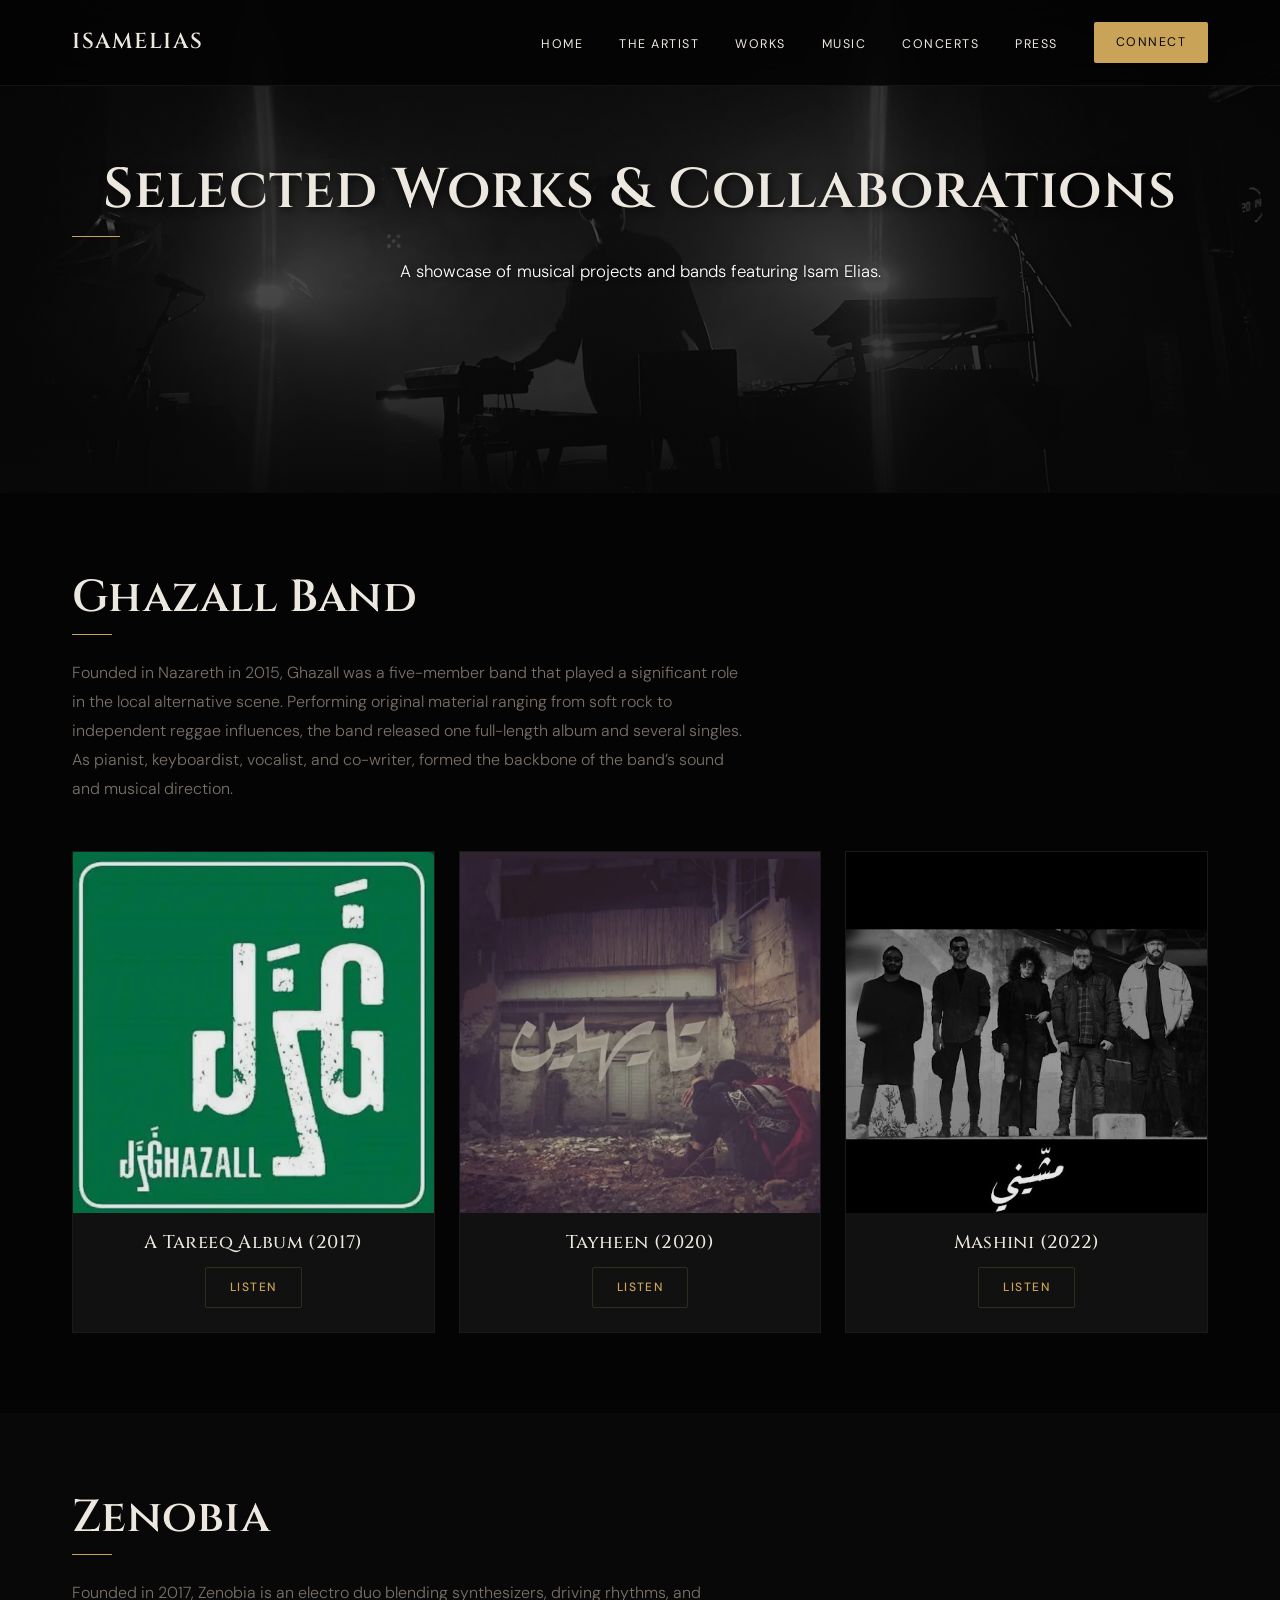
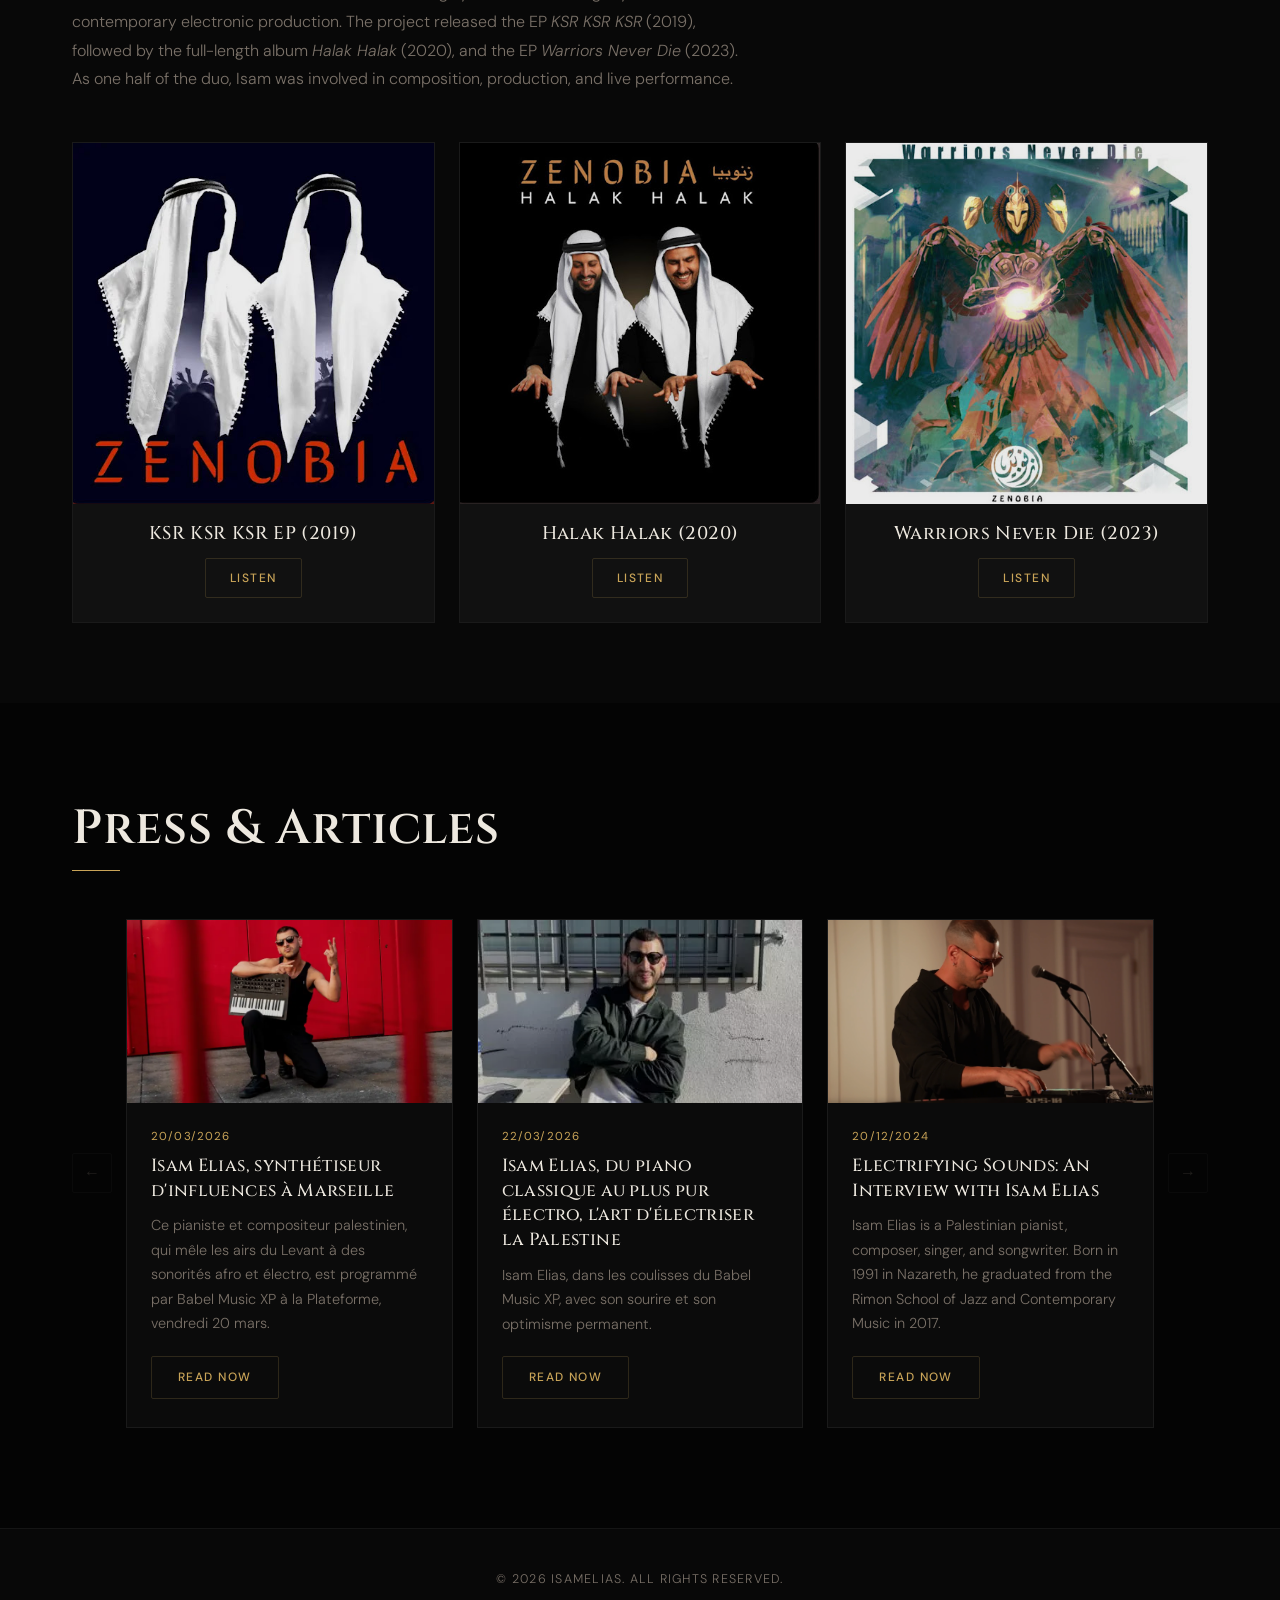
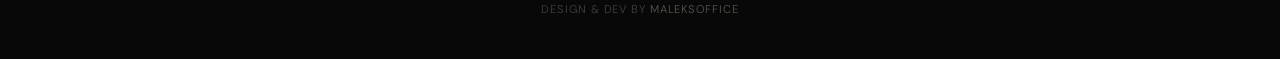
==== works.html @ e2754e63 "Initial commit - Isamelias website" ====
<!DOCTYPE html>
<html lang="en">

<head>
  <meta charset="UTF-8">
  <meta name="viewport" content="width=device-width, initial-scale=1.0">
  <title>Isamelias | Works & Collaborations</title>
  <meta name="description"
    content="Explore the musical works and collaborations of Isamelias, featuring bands and projects across genres.">

  <!-- Fonts -->
  <link rel="preconnect" href="https://fonts.googleapis.com">
  <link rel="preconnect" href="https://fonts.gstatic.com" crossorigin>
  <link
    href="https://fonts.googleapis.com/css2?family=Cinzel:wght@400;600;700&family=DM+Sans:wght@300;400;500&display=swap"
    rel="stylesheet">

  <link rel="icon" type="image/png" href="./assets/img/favicon.png">
  <link rel="stylesheet" href="./css/style.css">
</head>

<body>

  <!-- Navigation -->
  <nav class="navbar">
    <div class="container">
      <a href="index.html" class="logo">ISAMELIAS</a>
      <ul class="nav-links">
        <li><a href="index.html#hero">Home</a></li>
        <li><a href="index.html#about">The Artist</a></li>
        <li><a href="works.html" class="active">Works</a></li>
        <li><a href="index.html#performance">Music</a></li>
        <li><a href="index.html#tours">Concerts</a></li>
        <li><a href="#articles">Press</a></li>
        <li><a href="mailto:isameliasofficial@gmail.com" class="btn-primary">Connect</a></li>
      </ul>
      <div class="mobile-menu-btn">☰</div>
    </div>
  </nav>

  <!-- Works Content -->
  <section class="works-hero section"
    style="background: url('./assets/img/Works banner.jpg') no-repeat center center/cover; padding: 160px 0;">
    <div class="container">
      <h1 class="section-title" style="text-shadow: 2px 2px 10px rgba(0,0,0,0.7);">Selected Works & Collaborations</h1>
      <p class="section-intro" style="text-shadow: 1px 1px 5px rgba(0,0,0,0.7); color: #fff;">A showcase of musical
        projects and bands featuring Isam Elias.</p>
    </div>
  </section>

  <!-- Ghazall Band -->
  <section class="band-section section dark-bg">
    <div class="container">
      <h2 class="band-name">Ghazall Band</h2>
      <p class="band-description">
        Founded in Nazareth in 2015, Ghazall was a five-member band that played a significant role in the local
        alternative scene. Performing original material ranging from soft rock to independent reggae influences, the
        band released one full-length album and several singles. As pianist, keyboardist, vocalist, and co-writer,
        formed the backbone of the band’s sound and musical direction.
      </p>

      <div class="song-grid">
        <!-- Song 1 -->
        <div class="song-card">
          <div class="song-thumbnail">
            <img src="./assets/img/logo ghazal.jpg" alt="A Tareeq Album (2017)">
            <div class="play-overlay">▶</div>
          </div>
          <div class="song-info">
            <h3>A Tareeq Album (2017)</h3>
            <a href="https://open.spotify.com/album/5sy5gs8QvcIyLKiK0Ikzu2?si=wR5Z4odjQ_in4DDwS4pv7A" target="_blank"
              class="btn-listen">Listen</a>
          </div>
        </div>
        <!-- Song 2 -->
        <div class="song-card">
          <div class="song-thumbnail">
            <img src="./assets/img/tayheen.jpg" alt="Tayheen (2020)">
            <div class="play-overlay">▶</div>
          </div>
          <div class="song-info">
            <h3>Tayheen (2020)</h3>
            <a href="https://open.spotify.com/album/3WoD2qqMCpXEe1hMPhF9M1?si=J7UaWZUVQsG-nimKtQjPKA" target="_blank"
              class="btn-listen">Listen</a>
          </div>
        </div>
        <!-- Song 3 -->
        <div class="song-card">
          <div class="song-thumbnail">
            <img src="./assets/img/mashini.jpg" alt="Mashini (2022)">
            <div class="play-overlay">▶</div>
          </div>
          <div class="song-info">
            <h3>Mashini (2022)</h3>
            <a href="https://open.spotify.com/track/0mf0Ghq7Uqvx6XeDi4Fg2t?si=e01bee5574f448a6" target="_blank"
              class="btn-listen">Listen</a>
          </div>
        </div>
      </div>
    </div>
  </section>

  <!-- Zenobia -->
  <section class="band-section section">
    <div class="container">
      <h2 class="band-name">Zenobia</h2>
      <p class="band-description">
        Founded in 2017, Zenobia is an electro duo blending synthesizers, driving rhythms, and contemporary electronic
        production. The project released the EP <em>KSR KSR KSR</em> (2019), followed by the full-length album <em>Halak
          Halak</em> (2020), and the EP <em>Warriors Never Die</em> (2023). As one half of the duo, Isam was involved in
        composition, production, and live performance.
      </p>

      <div class="song-grid">
        <!-- Song 1 -->
        <div class="song-card">
          <div class="song-thumbnail">
            <img src="./assets/img/ksr ksr ksr.jpg" alt="KSR KSR KSR EP (2019)">
            <div class="play-overlay">▶</div>
          </div>
          <div class="song-info">
            <h3>KSR KSR KSR EP (2019)</h3>
            <a href="https://open.spotify.com/album/2qhVNCRUtKY55ulxwrisRo?si=EdK2-0C3TterZJVBLWjBRw" target="_blank"
              class="btn-listen">Listen</a>
          </div>
        </div>
        <!-- Song 2 -->
        <div class="song-card">
          <div class="song-thumbnail">
            <img src="./assets/img/halak halak.jpg" alt="Halak Halak (2020)">
            <div class="play-overlay">▶</div>
          </div>
          <div class="song-info">
            <h3>Halak Halak (2020)</h3>
            <a href="https://open.spotify.com/album/0gdN4M9685LmNgBQTLdvvO?si=-lUB-b91SUWBPhAsJ9P3yA" target="_blank"
              class="btn-listen">Listen</a>
          </div>
        </div>
        <!-- Song 3 -->
        <div class="song-card">
          <div class="song-thumbnail">
            <img src="./assets/img/warriors never die.jpg" alt="Warriors Never Die (2023)">
            <div class="play-overlay">▶</div>
          </div>
          <div class="song-info">
            <h3>Warriors Never Die (2023)</h3>
            <a href="https://open.spotify.com/album/2sOBc9bIVVPXl1Td5JgXK0?si=mIqHwC_xQnmoCaSfOrVbQg" target="_blank"
              class="btn-listen">Listen</a>
          </div>
        </div>
      </div>
    </div>
  </section>



  <!-- Articles Section -->
  <section id="articles" class="section dark-bg">
    <div class="container">
      <h2 class="section-title">Press &amp; Articles</h2>
      <div class="articles-slider-section">
        <div class="articles-slider-container">
          <button class="slider-btn articles-btn-prev" aria-label="Previous" disabled>&#8592;</button>
          <div class="articles-track-wrapper">
            <div class="articles-track">

              <div class="article-card">
                <div class="article-image">
                  <img src="./assets/img/Article 1.webp" alt="Isam Elias, synthétiseur d'influences à Marseille">
                </div>
                <div class="article-content">
                  <span class="article-date">20/03/2026</span>
                  <h3 class="article-title">Isam Elias, synthétiseur d'influences à Marseille</h3>
                  <p class="article-desc">Ce pianiste et compositeur palestinien, qui mêle les airs du Levant à des sonorités afro et électro, est programmé par Babel Music XP à la Plateforme, vendredi 20 mars.</p>
                  <a href="https://www.lamarseillaise.fr/culture/isam-elias-synthetiseur-d-influences-a-marseille-LF19855248" target="_blank" class="btn-read-now">Read Now</a>
                </div>
              </div>

              <div class="article-card">
                <div class="article-image">
                  <img src="./assets/img/article 2.webp" alt="Isam Elias, du piano classique au plus pur électro">
                </div>
                <div class="article-content">
                  <span class="article-date">22/03/2026</span>
                  <h3 class="article-title">Isam Elias, du piano classique au plus pur électro, l'art d'électriser la Palestine</h3>
                  <p class="article-desc">Isam Elias, dans les coulisses du Babel Music XP, avec son sourire et son optimisme permanent.</p>
                  <a href="https://www.rfi.fr/fr/podcasts/les-p%C3%A9pites-musicales-de-rfi/20260321-isam-elias-du-piano-classique-au-plus-pur-%C3%A9lectro-l-art-d-%C3%A9lectriser-la-palestine" target="_blank" class="btn-read-now">Read Now</a>
                </div>
              </div>

              <div class="article-card">
                <div class="article-image">
                  <img src="./assets/img/Article 3.png" alt="Electrifying Sounds: An Interview with Isam Elias">
                </div>
                <div class="article-content">
                  <span class="article-date">20/12/2024</span>
                  <h3 class="article-title">Electrifying Sounds: An Interview with Isam Elias</h3>
                  <p class="article-desc">Isam Elias is a Palestinian pianist, composer, singer, and songwriter. Born in 1991 in Nazareth, he graduated from the Rimon School of Jazz and Contemporary Music in 2017.</p>
                  <a href="https://ibraaz.org/ibraaz-publishing/read/electrifying-sounds-an-interview-with-islam-elias" target="_blank" class="btn-read-now">Read Now</a>
                </div>
              </div>

            </div>
          </div>
          <button class="slider-btn articles-btn-next" aria-label="Next">&#8594;</button>
        </div>
      </div>
    </div>
  </section>

  <!-- Footer -->
  <footer>
    <p>&copy; 2026 Isamelias. All Rights Reserved.</p>
    <p class="footer-credit">Design &amp; Dev by <a href="https://maleksoffice.com" target="_blank">Maleksoffice</a></p>
  </footer>

  <script src="./js/script.js"></script>
</body>

</html>
---- css/style.css ----
/* =============================================
   ISAMELIAS — Artist Website Stylesheet
   ============================================= */

:root {
    --color-bg:      #080808;
    --color-surface: #111111;
    --color-dark:    #040404;
    --color-text:    #ede8df;
    --color-muted:   #7a7168;
    --color-primary: #c9a458;   /* antique gold */
    --color-border:  rgba(201, 164, 88, 0.18);

    --font-heading: 'Cinzel', serif;
    --font-body:    'DM Sans', sans-serif;

    --container-width: 1200px;
    --section-padding: 100px;
}

/* ---- Announcement Banner ---- */
.announcement-banner {
    position: fixed;
    top: 0;
    left: 0;
    width: 100%;
    background: #a8001e;
    z-index: 300;
    display: flex;
    align-items: center;
    justify-content: center;
    padding: 10px 56px 10px 16px;
    transition: opacity 0.3s ease;
}

.announcement-banner.hidden {
    display: none;
}

/* Inner row: icon + text + action */
.banner-inner {
    display: flex;
    align-items: center;
    gap: 10px;
    flex-wrap: wrap;
    justify-content: center;
}

.banner-icon {
    display: flex;
    align-items: center;
    color: rgba(255, 255, 255, 0.9);
    flex-shrink: 0;
}

.banner-text {
    font-family: var(--font-body);
    font-size: 0.82rem;
    font-weight: 400;
    letter-spacing: 0.04em;
    color: rgba(255, 255, 255, 0.9);
    margin: 0;
}

/* Action button/link — styled like a ghost pill */
.banner-action {
    display: inline-flex;
    align-items: center;
    font-family: var(--font-body);
    font-size: 0.78rem;
    font-weight: 600;
    letter-spacing: 0.06em;
    color: #fff;
    background: rgba(255, 255, 255, 0.18);
    border: 1px solid rgba(255, 255, 255, 0.35);
    border-radius: 20px;
    padding: 3px 12px;
    text-decoration: none;
    transition: background 0.2s, border-color 0.2s;
    white-space: nowrap;
    flex-shrink: 0;
}

.banner-action:hover {
    background: rgba(255, 255, 255, 0.28);
    border-color: rgba(255, 255, 255, 0.6);
}

/* Close button */
.banner-close {
    position: absolute;
    right: 12px;
    top: 50%;
    transform: translateY(-50%);
    background: transparent;
    border: none;
    color: rgba(255, 255, 255, 0.75);
    cursor: pointer;
    padding: 6px;
    display: flex;
    align-items: center;
    justify-content: center;
    border-radius: 4px;
    transition: color 0.2s, background 0.2s;
}

.banner-close:hover {
    color: #fff;
    background: rgba(255, 255, 255, 0.15);
}

/* Push navbar down when banner is visible */
body.banner-visible .navbar {
    top: var(--banner-h, 44px);
}

/* ---- Intro Overlay ---- */
#intro {
    position: fixed;
    inset: 0;
    background: #080808;
    z-index: 9999;
    display: flex;
    align-items: center;
    justify-content: center;
    text-align: center;
    transition: opacity 0.8s ease;
}

#intro.fade-out {
    opacity: 0;
    pointer-events: none;
}

.intro-content {
    display: flex;
    flex-direction: column;
    align-items: center;
}

.intro-subtitle {
    font-family: var(--font-body);
    font-size: 0.7rem;
    font-weight: 400;
    letter-spacing: 0.26em;
    text-transform: uppercase;
    color: var(--color-primary);
    opacity: 0;
    transform: translateY(6px);
    animation: introUp 0.7s ease forwards 0.2s;
    margin-bottom: 14px;
}

.intro-logo {
    font-family: var(--font-heading);
    font-size: clamp(3rem, 10vw, 6.5rem);
    font-weight: 400;
    font-style: normal;
    color: var(--color-text);
    letter-spacing: 0.05em;
    line-height: 1;
    opacity: 0;
    transform: translateY(10px);
    animation: introUp 0.8s ease forwards 0.55s;
    text-transform: none;
}

.intro-line {
    height: 1px;
    width: 0;
    background: var(--color-primary);
    margin-top: 20px;
    animation: introLine 0.6s ease forwards 1.1s;
}

@keyframes introUp {
    to {
        opacity: 1;
        transform: translateY(0);
    }
}

@keyframes introLine {
    to { width: 72px; }
}

/* ---- Reset ---- */
*, *::before, *::after {
    box-sizing: border-box;
    margin: 0;
    padding: 0;
}

html {
    scroll-behavior: smooth;
}

body {
    background-color: var(--color-bg);
    color: var(--color-text);
    font-family: var(--font-body);
    font-weight: 300;
    line-height: 1.7;
    overflow-x: hidden;
}


/* ---- Typography ---- */
h1, h2, h3, h4 {
    font-family: var(--font-heading);
    font-weight: 600;
    line-height: 1.1;
    letter-spacing: 0.01em;
}

a {
    text-decoration: none;
    color: inherit;
    transition: color 0.3s;
}

strong {
    font-weight: 600;
}

/* ---- Layout ---- */
.container {
    max-width: var(--container-width);
    margin: 0 auto;
    padding: 0 32px;
}

.section {
    padding: var(--section-padding) 0;
}

.dark-bg {
    background-color: var(--color-dark);
}

.text-center {
    text-align: center;
}

/* ---- Section Header ---- */
.section-title {
    font-family: var(--font-heading);
    font-size: clamp(2rem, 4vw, 3rem);
    font-weight: 600;
    color: var(--color-text);
    margin-bottom: 12px;
    letter-spacing: 0.02em;
}

.section-title::after {
    content: '';
    display: block;
    width: 48px;
    height: 1px;
    background: var(--color-primary);
    margin-top: 14px;
}

.text-center .section-title::after {
    margin-left: auto;
    margin-right: auto;
}

.section-intro {
    text-align: center;
    margin-top: 20px;
    margin-bottom: 48px;
    font-size: 1.05rem;
    color: var(--color-muted);
    font-weight: 300;
}

.highlight {
    color: var(--color-primary);
}

/* ---- Buttons ---- */
.btn-primary,
.btn-hero,
.btn-secondary,
.btn-email,
.btn-spotify,
.btn-apple {
    display: inline-block;
    padding: 13px 34px;
    font-family: var(--font-body);
    font-size: 0.82rem;
    font-weight: 500;
    letter-spacing: 0.12em;
    text-transform: uppercase;
    transition: background 0.25s, color 0.25s, border-color 0.25s, transform 0.2s;
    cursor: pointer;
    border: none;
    border-radius: 2px;
}

.btn-primary {
    background: var(--color-primary);
    color: #080808;
}

.btn-hero {
    background: transparent;
    color: var(--color-text);
    border: 1px solid rgba(237, 232, 223, 0.4);
    margin-top: 32px;
}

.btn-hero:hover {
    background: var(--color-primary);
    color: #080808;
    border-color: var(--color-primary);
}

.btn-secondary {
    border: 1px solid var(--color-primary);
    color: var(--color-primary);
    background: transparent;
    margin-top: 28px;
}

.btn-secondary:hover {
    background: var(--color-primary);
    color: #080808;
}

.btn-email {
    background: transparent;
    color: var(--color-primary);
    border: 1px solid var(--color-border);
    font-size: 0.9rem;
    letter-spacing: 0.04em;
    text-transform: none;
    word-break: break-all;
    padding: 14px 28px;
}

.btn-email:hover {
    border-color: var(--color-primary);
    background: rgba(201, 164, 88, 0.06);
}

.btn-spotify {
    background: #1DB954;
    color: #fff;
    border-radius: 2px;
}

.btn-apple {
    background: #fa243c;
    color: #fff;
    border-radius: 2px;
}

.btn-primary:hover {
    opacity: 0.88;
    transform: translateY(-2px);
}

.btn-spotify:hover,
.btn-apple:hover {
    opacity: 0.88;
    transform: translateY(-2px);
}

/* ---- Hero CTA pair ---- */
.hero-ctas {
    display: flex;
    gap: 14px;
    justify-content: center;
    align-items: center;
    flex-wrap: wrap;
    margin-top: 32px;
}

.hero-ctas .btn-hero {
    margin-top: 0;
}

.btn-hero-concerts {
    display: inline-block;
    padding: 13px 34px;
    font-family: var(--font-body);
    font-size: 0.82rem;
    font-weight: 500;
    letter-spacing: 0.12em;
    text-transform: uppercase;
    cursor: pointer;
    border: none;
    border-radius: 2px;
    background: var(--color-primary);
    color: #080808;
    transition: background 0.25s, transform 0.2s;
}

.btn-hero-concerts:hover {
    background: #dbbe7a;
    transform: translateY(-2px);
}

/* ---- Circular Gallery ---- */
.circular-gallery-wrapper {
    position: relative;
    width: 100%;
    height: 520px;
    perspective: 2000px;
    overflow: hidden;
    margin-top: 48px;
}

.circular-gallery {
    position: relative;
    width: 100%;
    height: 100%;
    transform-style: preserve-3d;
}

.gallery-item {
    position: absolute;
    width: 260px;
    height: 360px;
    left: 50%;
    top: 50%;
    margin-left: -130px;
    margin-top: -180px;
    border-radius: 4px;
    overflow: hidden;
    box-shadow: 0 24px 64px rgba(0, 0, 0, 0.6);
    border: 1px solid rgba(255, 255, 255, 0.08);
    transition: opacity 0.3s linear;
    cursor: pointer;
}

.gallery-item img {
    width: 100%;
    height: 100%;
    object-fit: cover;
    display: block;
    transition: transform 0.5s ease;
}

.gallery-item:hover img {
    transform: scale(1.05);
}

.gallery-item-overlay {
    position: absolute;
    bottom: 0;
    left: 0;
    width: 100%;
    padding: 20px 16px 16px;
    background: linear-gradient(to top, rgba(0, 0, 0, 0.75), transparent);
    color: var(--color-text);
}

.gallery-item-overlay p {
    font-family: var(--font-body);
    font-size: 0.78rem;
    font-weight: 400;
    letter-spacing: 0.1em;
    text-transform: uppercase;
    color: var(--color-text);
    margin: 0;
}

/* ---- Featured Video ---- */
.featured-video-section {
    margin-top: 72px;
    padding-top: 56px;
    border-top: 1px solid rgba(255, 255, 255, 0.06);
}

.featured-video-title {
    font-family: var(--font-heading);
    font-size: 1.6rem;
    font-weight: 400;
    color: var(--color-muted);
    margin-bottom: 28px;
    letter-spacing: 0.03em;
}

.video-wrapper {
    position: relative;
    width: 100%;
    aspect-ratio: 16 / 9;
    background: #000;
    border: 1px solid rgba(255, 255, 255, 0.06);
    overflow: hidden;
    display: block;
}

.video-wrapper iframe {
    position: absolute;
    inset: 0;
    width: 100%;
    height: 100%;
}

.video-thumbnail-link img {
    position: absolute;
    inset: 0;
    width: 100%;
    height: 100%;
    object-fit: cover;
    filter: brightness(0.7);
    transition: filter 0.3s, transform 0.4s;
}

.video-thumbnail-link:hover img {
    filter: brightness(0.5);
    transform: scale(1.03);
}

.video-play-btn {
    position: absolute;
    top: 50%;
    left: 50%;
    transform: translate(-50%, -50%);
    width: 80px;
    height: 80px;
    background: rgba(201, 164, 88, 0.9);
    border-radius: 50%;
    display: flex;
    align-items: center;
    justify-content: center;
    font-size: 1.8rem;
    color: #080808;
    padding-left: 6px;
    transition: background 0.3s, transform 0.3s;
}

.video-thumbnail-link:hover .video-play-btn {
    background: var(--color-primary);
    transform: translate(-50%, -50%) scale(1.1);
}

.video-yt-label {
    position: absolute;
    bottom: 18px;
    right: 20px;
    font-family: var(--font-body);
    font-size: 0.72rem;
    font-weight: 400;
    letter-spacing: 0.1em;
    text-transform: uppercase;
    color: rgba(237, 232, 223, 0.7);
    background: rgba(0,0,0,0.5);
    padding: 4px 10px;
    border-radius: 2px;
}

/* ---- Music Slider ---- */
.music-slider-section {
    margin-top: 72px;
    padding-top: 56px;
    border-top: 1px solid rgba(255, 255, 255, 0.06);
}

.slider-heading {
    font-family: var(--font-heading);
    font-size: 1.6rem;
    font-weight: 400;
    color: var(--color-muted);
    margin-bottom: 28px;
    letter-spacing: 0.03em;
}

.slider-container {
    display: flex;
    align-items: center;
    gap: 14px;
}

.slider-track-wrapper {
    overflow: hidden;
    flex: 1;
    min-width: 0;
}

.slider-track {
    display: flex;
    gap: 20px;
    transition: transform 0.45s cubic-bezier(0.25, 0.46, 0.45, 0.94);
    will-change: transform;
}

.slider-card {
    flex-shrink: 0;
    background: rgba(255, 255, 255, 0.03);
    border: 1px solid rgba(255, 255, 255, 0.04);
    overflow: hidden;
    transition: border-color 0.3s, transform 0.3s;
}

.slider-card:hover {
    border-color: var(--color-border);
    transform: translateY(-3px);
}

.slider-card .song-thumbnail {
    aspect-ratio: 1 / 1;
}

.slider-card-band {
    font-size: 0.72rem;
    letter-spacing: 0.12em;
    text-transform: uppercase;
    color: var(--color-muted);
    margin-bottom: 6px;
    font-weight: 400;
}

.slider-btn {
    flex-shrink: 0;
    width: 40px;
    height: 40px;
    display: flex;
    align-items: center;
    justify-content: center;
    background: transparent;
    border: 1px solid rgba(255, 255, 255, 0.1);
    color: var(--color-muted);
    font-size: 1rem;
    cursor: pointer;
    border-radius: 2px;
    transition: border-color 0.3s, color 0.3s;
}

.slider-btn:hover:not(:disabled) {
    border-color: var(--color-primary);
    color: var(--color-primary);
}

.slider-btn:disabled {
    opacity: 0.25;
    cursor: not-allowed;
}

/* ---- Navbar ---- */
.navbar {
    position: fixed;
    top: 0;
    width: 100%;
    padding: 22px 0;
    background: rgba(4, 4, 4, 0.85);
    backdrop-filter: blur(16px);
    -webkit-backdrop-filter: blur(16px);
    z-index: 100;
    border-bottom: 1px solid rgba(255, 255, 255, 0.06);
}

.navbar .container {
    display: flex;
    justify-content: space-between;
    align-items: center;
}

.logo {
    font-family: var(--font-heading);
    font-size: 1.35rem;
    font-weight: 600;
    font-style: normal;
    color: var(--color-text);
    letter-spacing: 0.08em;
}

.nav-links {
    display: flex;
    gap: 36px;
    align-items: center;
    list-style: none;
}

.nav-links a {
    font-family: var(--font-body);
    font-size: 0.78rem;
    font-weight: 400;
    letter-spacing: 0.12em;
    text-transform: uppercase;
    color: var(--color-text);
    transition: color 0.3s;
}

.nav-links a:hover,
.nav-links a.active {
    color: var(--color-text);
}

.nav-links .btn-primary {
    color: #080808;
    font-size: 0.78rem;
    padding: 10px 22px;
}

.mobile-menu-btn {
    display: none;
    font-size: 1.4rem;
    cursor: pointer;
    color: var(--color-text);
}

/* ---- Hero ---- */
.hero {
    position: relative;
    height: 100vh;
    min-height: 600px;
    display: flex;
    align-items: center;
    justify-content: center;
    text-align: center;
    overflow: hidden;
}

.hero-video {
    position: absolute;
    inset: 0;
    width: 100%;
    height: 100%;
    object-fit: cover;
    z-index: 0;
}

.hero::after {
    content: '';
    position: absolute;
    inset: 0;
    background: linear-gradient(
        to bottom,
        rgba(8, 8, 8, 0.35) 0%,
        rgba(8, 8, 8, 0.55) 60%,
        rgba(8, 8, 8, 0.95) 100%
    );
    z-index: 1;
}

.hero-content {
    position: relative;
    z-index: 2;
}

.hero-name {
    font-family: var(--font-body);
    font-size: 0.75rem;
    font-weight: 400;
    letter-spacing: 0.3em;
    text-transform: uppercase;
    color: var(--color-text);
    margin-bottom: 12px;
}

.hero-content h1.subtitle {
    font-family: var(--font-body);
    font-size: clamp(1rem, 2.2vw, 1.5rem);
    font-weight: 300;
    letter-spacing: 0.14em;
    text-transform: none;
    color: var(--color-primary);
    line-height: 1.6;
}

/* ---- Grid Layouts ---- */
.grid-2-col {
    display: grid;
    grid-template-columns: 1fr 1fr;
    gap: 80px;
    align-items: center;
}

.image-wrapper {
    overflow: hidden;
}

.artist-img,
.album-cover {
    width: 100%;
    display: block;
    border-radius: 0;
    box-shadow: 0 30px 60px rgba(0, 0, 0, 0.6);
    transition: transform 0.5s ease;
}

.artist-img:hover,
.album-cover:hover {
    transform: scale(1.02);
}

.text-content h2 {
    font-size: clamp(2rem, 4vw, 2.8rem);
    margin-bottom: 24px;
    color: var(--color-text);
}

.text-content p {
    color: var(--color-muted);
    margin-bottom: 16px;
    font-size: 1rem;
    line-height: 1.8;
}

.text-content p strong {
    color: var(--color-primary);
    font-weight: 500;
}

.text-content h3 {
    font-size: 1.6rem;
    font-family: var(--font-heading);
    margin-bottom: 20px;
    color: var(--color-text);
}

.streaming-links {
    display: flex;
    gap: 12px;
    flex-wrap: wrap;
    margin-top: 28px;
}

/* ---- Tour Section ---- */
.tour-controls {
    display: flex;
    justify-content: center;
    gap: 4px;
    margin-bottom: 48px;
    border-bottom: 1px solid rgba(255, 255, 255, 0.07);
}

.btn-toggle {
    background: transparent;
    border: none;
    color: var(--color-muted);
    padding: 12px 28px;
    font-family: var(--font-body);
    font-size: 0.8rem;
    font-weight: 400;
    letter-spacing: 0.14em;
    text-transform: uppercase;
    cursor: pointer;
    border-bottom: 2px solid transparent;
    margin-bottom: -1px;
    transition: color 0.3s, border-color 0.3s;
}

.btn-toggle.active,
.btn-toggle:hover {
    color: var(--color-text);
    border-bottom-color: var(--color-primary);
}

.tour-list {
    max-width: 760px;
    margin: 0 auto;
}

.tour-item {
    display: grid;
    grid-template-columns: 130px 1fr;
    gap: 24px;
    padding: 20px 0;
    border-bottom: 1px solid rgba(255, 255, 255, 0.06);
    transition: padding-left 0.2s;
}

.tour-item:hover {
    padding-left: 8px;
}

.tour-year {
    display: none;
}

.tour-date {
    font-family: var(--font-body);
    font-size: 0.82rem;
    font-weight: 400;
    letter-spacing: 0.06em;
    color: var(--color-primary);
    white-space: nowrap;
}

.tour-location {
    font-size: 0.95rem;
    font-weight: 300;
    color: var(--color-text);
}

.tour-venue {
    display: none;
}

/* ---- Contact ---- */
.social-icons {
    display: flex;
    justify-content: center;
    gap: 28px;
    margin: 40px 0;
}

.social-icons a {
    opacity: 0.5;
    transition: opacity 0.3s, transform 0.2s;
    filter: grayscale(20%);
}

.social-icons a:hover {
    opacity: 1;
    transform: translateY(-3px);
    filter: none;
}

.contact-container {
    display: flex;
    flex-direction: column;
    align-items: center;
    gap: 48px;
    margin-top: 16px;
}

.booking-section {
    text-align: center;
}

.booking-section h3 {
    font-family: var(--font-heading);
    font-size: 1.1rem;
    font-weight: 400;
    color: var(--color-muted);
    margin-bottom: 16px;
    letter-spacing: 0.04em;
}

.btn-booking {
    display: inline-block;
    padding: 13px 28px;
    border: 1px solid var(--color-border);
    color: var(--color-primary);
    font-family: var(--font-body);
    font-size: 0.9rem;
    letter-spacing: 0.04em;
    transition: border-color 0.3s, background 0.3s;
    border-radius: 2px;
}

.btn-booking:hover {
    border-color: var(--color-primary);
    background: rgba(201, 164, 88, 0.06);
}

/* ---- Footer ---- */
footer {
    text-align: center;
    padding: 40px 0;
    border-top: 1px solid rgba(255, 255, 255, 0.05);
    color: var(--color-muted);
    font-size: 0.78rem;
    letter-spacing: 0.1em;
    text-transform: uppercase;
}

.footer-credit {
    margin-top: 10px;
    font-size: 0.7rem;
    letter-spacing: 0.08em;
    color: rgba(122, 113, 104, 0.55);
    text-transform: uppercase;
}

.footer-credit a {
    color: rgba(122, 113, 104, 0.75);
    text-decoration: none;
    transition: color 0.2s;
}

.footer-credit a:hover {
    color: var(--color-primary);
}

/* ---- Works Page ---- */
.works-hero {
    padding-top: 140px;
    padding-bottom: 80px;
    text-align: center;
    position: relative;
}

.works-hero::after {
    content: '';
    position: absolute;
    inset: 0;
    background: linear-gradient(
        to bottom,
        rgba(8, 8, 8, 0.6),
        rgba(8, 8, 8, 0.75) 60%,
        rgba(8, 8, 8, 0.95)
    );
    z-index: 0;
}

.works-hero .container {
    position: relative;
    z-index: 1;
}

.works-hero .section-title {
    font-size: clamp(2.2rem, 5vw, 3.5rem);
    color: var(--color-text);
}

.works-hero .section-intro {
    color: rgba(237, 232, 223, 0.65);
}

.band-section {
    padding: 80px 0;
}

.band-name {
    font-family: var(--font-heading);
    font-size: clamp(2rem, 4vw, 2.8rem);
    font-weight: 600;
    color: var(--color-text);
    margin-bottom: 8px;
}

.band-name::after {
    content: '';
    display: block;
    width: 40px;
    height: 1px;
    background: var(--color-primary);
    margin-top: 12px;
    margin-bottom: 24px;
}

.band-description {
    max-width: 680px;
    margin-bottom: 48px;
    font-size: 1rem;
    line-height: 1.8;
    color: var(--color-muted);
    font-weight: 300;
}

.song-grid {
    display: grid;
    grid-template-columns: repeat(auto-fit, minmax(260px, 1fr));
    gap: 24px;
}

.song-card {
    background: var(--color-surface);
    border: 1px solid rgba(255, 255, 255, 0.04);
    overflow: hidden;
    transition: transform 0.3s ease, border-color 0.3s;
}

.song-card:hover {
    transform: translateY(-4px);
    border-color: var(--color-border);
}

.song-thumbnail {
    position: relative;
    width: 100%;
    aspect-ratio: 1 / 1;
    overflow: hidden;
}

.song-thumbnail img {
    width: 100%;
    height: 100%;
    object-fit: cover;
    transition: transform 0.5s ease;
    filter: brightness(0.92);
}

.song-card:hover .song-thumbnail img {
    transform: scale(1.05);
    filter: brightness(1);
}

.play-overlay {
    position: absolute;
    inset: 0;
    display: flex;
    align-items: center;
    justify-content: center;
    font-size: 2.5rem;
    color: rgba(255, 255, 255, 0.9);
    background: rgba(8, 8, 8, 0.4);
    opacity: 0;
    transition: opacity 0.3s ease;
    pointer-events: none;
}

.song-card:hover .play-overlay {
    opacity: 1;
}

.song-info {
    padding: 20px 20px 24px;
    text-align: center;
}

.song-info h3 {
    font-family: var(--font-heading);
    font-size: 1.15rem;
    font-weight: 500;
    margin-bottom: 14px;
    color: var(--color-text);
    letter-spacing: 0.02em;
}

.btn-listen {
    display: inline-block;
    padding: 9px 24px;
    border: 1px solid var(--color-border);
    color: var(--color-primary);
    font-family: var(--font-body);
    font-size: 0.75rem;
    font-weight: 500;
    letter-spacing: 0.12em;
    text-transform: uppercase;
    border-radius: 2px;
    transition: background 0.25s, border-color 0.25s, color 0.25s;
}

.btn-listen:hover {
    background: var(--color-primary);
    border-color: var(--color-primary);
    color: #080808;
}

/* ---- Tour Pagination ---- */
.tour-pagination {
    display: flex;
    justify-content: center;
    align-items: center;
    gap: 6px;
    margin-top: 36px;
}

.pagination-btn {
    background: transparent;
    border: 1px solid rgba(255, 255, 255, 0.1);
    color: var(--color-muted);
    width: 36px;
    height: 36px;
    display: flex;
    align-items: center;
    justify-content: center;
    font-family: var(--font-body);
    font-size: 0.82rem;
    font-weight: 400;
    letter-spacing: 0.04em;
    cursor: pointer;
    border-radius: 2px;
    transition: border-color 0.25s, color 0.25s, background 0.25s;
}

.pagination-btn:hover:not(:disabled) {
    border-color: var(--color-primary);
    color: var(--color-primary);
}

.pagination-btn.active {
    background: var(--color-primary);
    border-color: var(--color-primary);
    color: #080808;
}

.pagination-btn:disabled {
    opacity: 0.25;
    cursor: not-allowed;
}

/* ---- Articles Slider ---- */
.articles-slider-section {
    margin-top: 48px;
}

.articles-slider-container {
    display: flex;
    align-items: center;
    gap: 14px;
}

.articles-track-wrapper {
    overflow: hidden;
    flex: 1;
    min-width: 0;
}

.articles-track {
    display: flex;
    gap: 24px;
    transition: transform 0.45s cubic-bezier(0.25, 0.46, 0.45, 0.94);
    will-change: transform;
}

.article-card {
    flex-shrink: 0;
    background: rgba(255, 255, 255, 0.03);
    border: 1px solid rgba(255, 255, 255, 0.06);
    overflow: hidden;
    transition: border-color 0.3s, transform 0.3s;
    display: flex;
    flex-direction: column;
}

.article-card:hover {
    border-color: var(--color-border);
    transform: translateY(-4px);
}

.article-image {
    width: 100%;
    aspect-ratio: 16 / 9;
    overflow: hidden;
}

.article-image img {
    width: 100%;
    height: 100%;
    object-fit: cover;
    filter: brightness(0.85);
    transition: transform 0.5s ease, filter 0.3s;
}

.article-card:hover .article-image img {
    transform: scale(1.04);
    filter: brightness(1);
}

.article-content {
    padding: 24px 24px 28px;
    display: flex;
    flex-direction: column;
    flex: 1;
}

.article-date {
    display: block;
    font-size: 0.72rem;
    font-weight: 400;
    letter-spacing: 0.1em;
    color: var(--color-primary);
    text-transform: uppercase;
    margin-bottom: 8px;
}

.article-title {
    font-family: var(--font-heading);
    font-size: 1.1rem;
    font-weight: 500;
    color: var(--color-text);
    margin-bottom: 10px;
    letter-spacing: 0.02em;
    line-height: 1.4;
}

.article-desc {
    font-size: 0.9rem;
    color: var(--color-muted);
    line-height: 1.7;
    font-weight: 300;
    margin-bottom: 20px;
    flex: 1;
}

.btn-read-now {
    display: inline-block;
    padding: 10px 26px;
    border: 1px solid var(--color-border);
    color: var(--color-primary);
    font-family: var(--font-body);
    font-size: 0.75rem;
    font-weight: 500;
    letter-spacing: 0.12em;
    text-transform: uppercase;
    border-radius: 2px;
    align-self: flex-start;
    transition: background 0.25s, border-color 0.25s, color 0.25s;
}

.btn-read-now:hover {
    background: var(--color-primary);
    border-color: var(--color-primary);
    color: #080808;
}

/* ---- Responsive ---- */
@media (max-width: 900px) {
    :root {
        --section-padding: 70px;
    }

    .grid-2-col {
        gap: 48px;
    }
}

@media (max-width: 768px) {
    :root {
        --section-padding: 60px;
    }

    .container {
        padding: 0 20px;
    }

    .grid-2-col {
        grid-template-columns: 1fr;
        gap: 36px;
    }

    .reverse {
        display: flex;
        flex-direction: column-reverse;
    }

    .hero-content h1 {
        font-size: clamp(4rem, 16vw, 6rem);
    }

    .nav-links {
        display: none;
    }

    .mobile-menu-btn {
        display: block;
    }

    .nav-links.active {
        display: flex;
        flex-direction: column;
        position: absolute;
        top: 70px;
        left: 0;
        width: 100%;
        background: rgba(4, 4, 4, 0.97);
        backdrop-filter: blur(16px);
        padding: 24px 32px;
        gap: 20px;
        border-bottom: 1px solid rgba(255, 255, 255, 0.06);
    }

    .nav-links.active a {
        font-size: 0.9rem;
    }

    .streaming-links {
        flex-direction: column;
        gap: 10px;
    }

    .btn-spotify,
    .btn-apple {
        text-align: center;
    }

    .tour-item {
        grid-template-columns: 110px 1fr;
        gap: 12px;
    }

    .song-grid {
        grid-template-columns: 1fr;
    }
}

/* =============================================
   SCROLL EXPAND MEDIA (ScrollExpandMedia)
   ============================================= */

.sem-section {
    position: relative;
    padding: 0;                  /* override .section padding */
}

/* Sticky panel — 100vh, sticks while scroll-space drives the animation */
.sem-sticky {
    position: sticky;
    top: 0;
    height: 100vh;
    overflow: hidden;
    display: flex;
    align-items: center;
    justify-content: center;
    z-index: 1;
}

/* "Latest Release" label above the image */
.sem-label {
    position: absolute;
    z-index: 2;
    top: calc(50% - 260px);
    left: 0;
    right: 0;
    text-align: center;
    font-family: var(--font-body);
    font-size: 0.72rem;
    font-weight: 400;
    letter-spacing: 0.28em;
    text-transform: uppercase;
    color: var(--color-primary);
    pointer-events: none;
}

/* Expanding media (album art) */
.sem-media-wrap {
    position: absolute;
    z-index: 1;
    top: 50%;
    left: 50%;
    transform: translate(-50%, -50%);
    width: 300px;
    height: 400px;
    border-radius: 14px;
    overflow: hidden;
    box-shadow: 0 0 60px rgba(0, 0, 0, 0.4);
    will-change: width, height;
}

.sem-media-img {
    width: 100%;
    height: 100%;
    object-fit: cover;
    display: block;
}

.sem-media-dim {
    position: absolute;
    inset: 0;
    background: rgba(0, 0, 0, 0.5);
    border-radius: 14px;
}

/* Date + scroll hint — sits just below the album art */
.sem-meta {
    position: absolute;
    z-index: 2;
    top: calc(50% + 220px);
    left: 0;
    right: 0;
    display: flex;
    flex-direction: column;
    align-items: center;
    gap: 8px;
    pointer-events: none;
}

.sem-date {
    font-family: var(--font-body);
    font-size: 1.4rem;
    font-weight: 300;
    letter-spacing: 0.18em;
    color: var(--color-text);
    will-change: transform;
}

.sem-hint {
    font-family: var(--font-body);
    font-size: 0.75rem;
    font-weight: 400;
    letter-spacing: 0.22em;
    text-transform: uppercase;
    color: var(--color-primary);
    will-change: transform, opacity;
}

/* Title row */
.sem-title-row {
    position: absolute;
    z-index: 2;
    top: 50%;
    left: 0;
    right: 0;
    transform: translateY(-50%);
    display: flex;
    align-items: center;
    justify-content: center;
    gap: 20px;
    pointer-events: none;
}

.sem-title-word {
    font-family: var(--font-heading);
    font-size: clamp(3.5rem, 9vw, 7.5rem);
    font-weight: 700;
    color: var(--color-text);
    letter-spacing: 0.06em;
    mix-blend-mode: difference;
    will-change: transform;
}

/* Spacer that drives scroll-linked animation (200vh) */
.sem-scroll-space {
    height: 200vh;
}

/* Children content — revealed after animation completes */
.sem-children {
    background-color: rgba(4, 4, 4, 0.80);
    padding: var(--section-padding) 0;
    position: relative;
    z-index: 1;
}

@media (max-width: 600px) {
    .sem-title-word {
        font-size: clamp(2.5rem, 14vw, 4.5rem);
    }

    .sem-media-wrap {
        width: 260px;
        height: 340px;
    }

    /* Banner mobile: stack text, shrink font, prevent overflow */
    .announcement-banner {
        padding: 10px 44px 10px 12px;
    }

    .banner-inner {
        gap: 6px;
        text-align: center;
    }

    .banner-icon {
        display: none;
    }

    .banner-text {
        font-size: 0.75rem;
        letter-spacing: 0.02em;
        line-height: 1.4;
    }

    .banner-action {
        font-size: 0.72rem;
        padding: 2px 10px;
    }
}
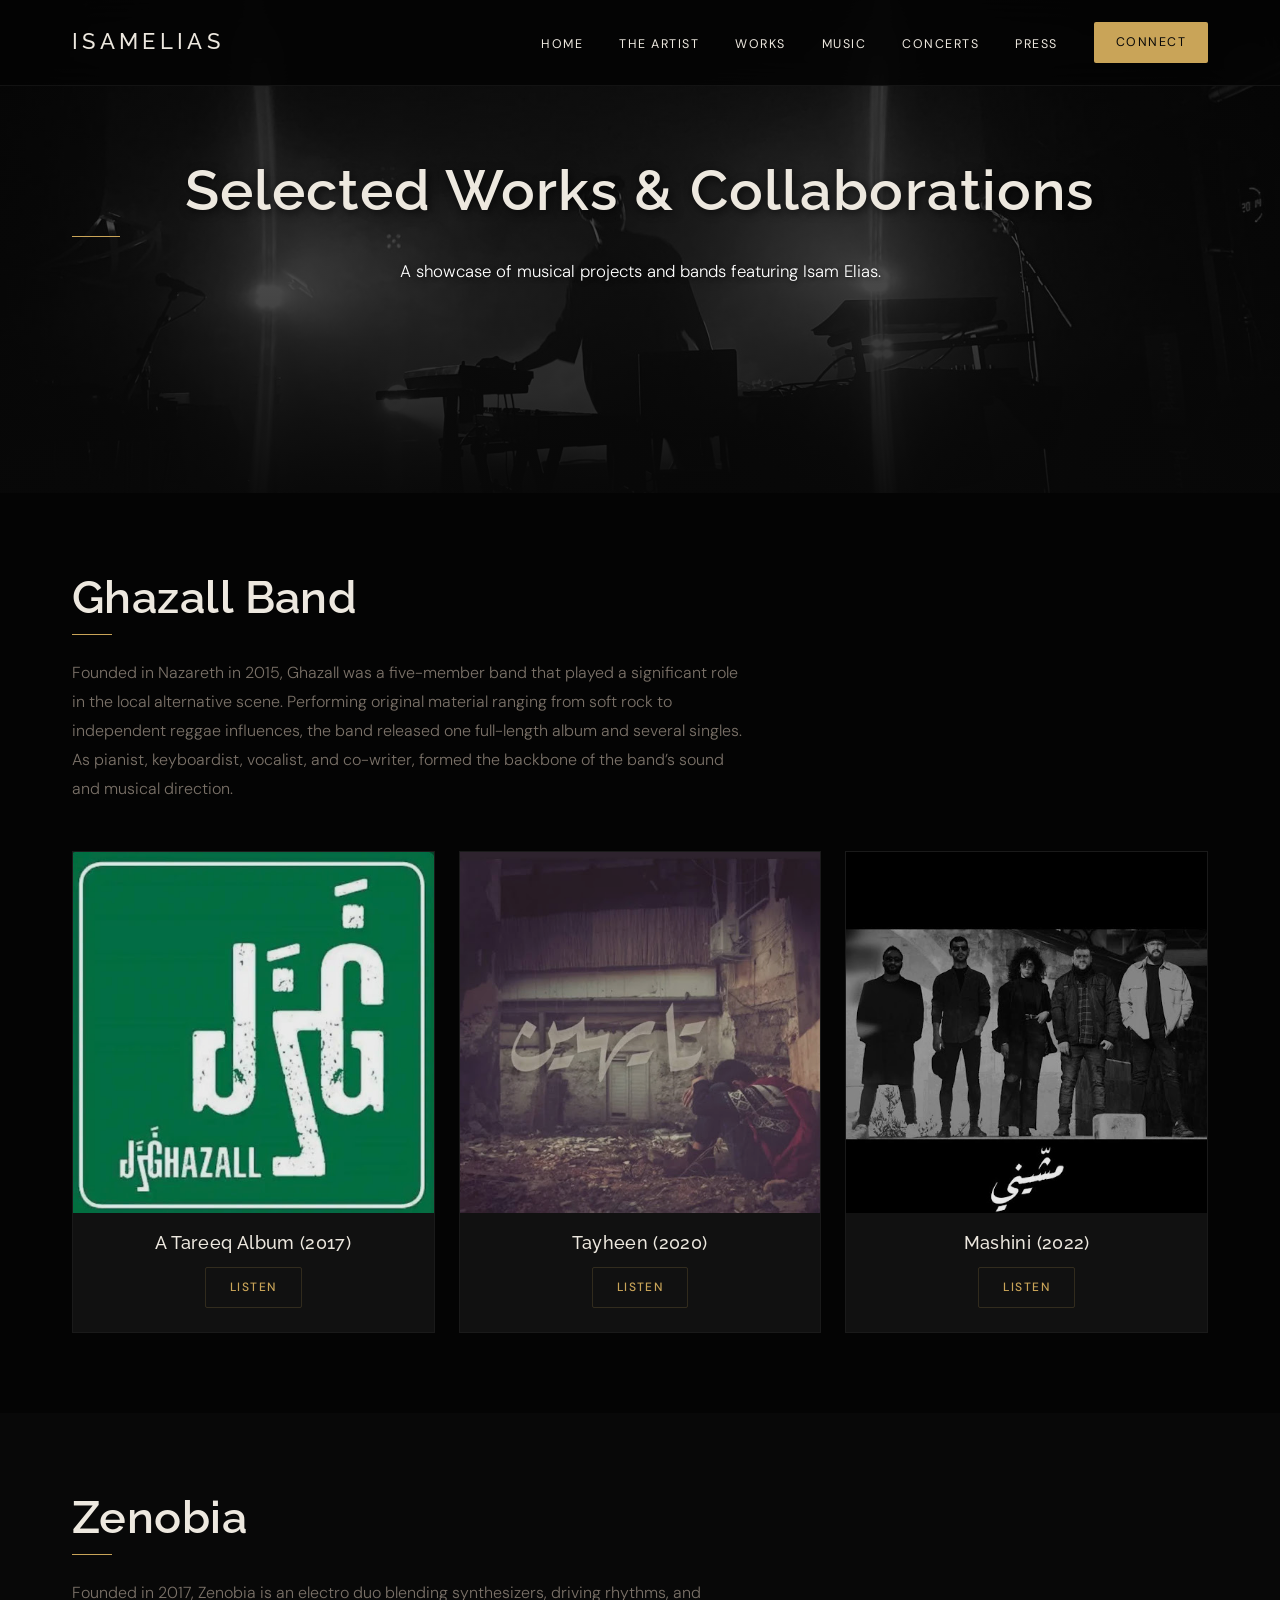
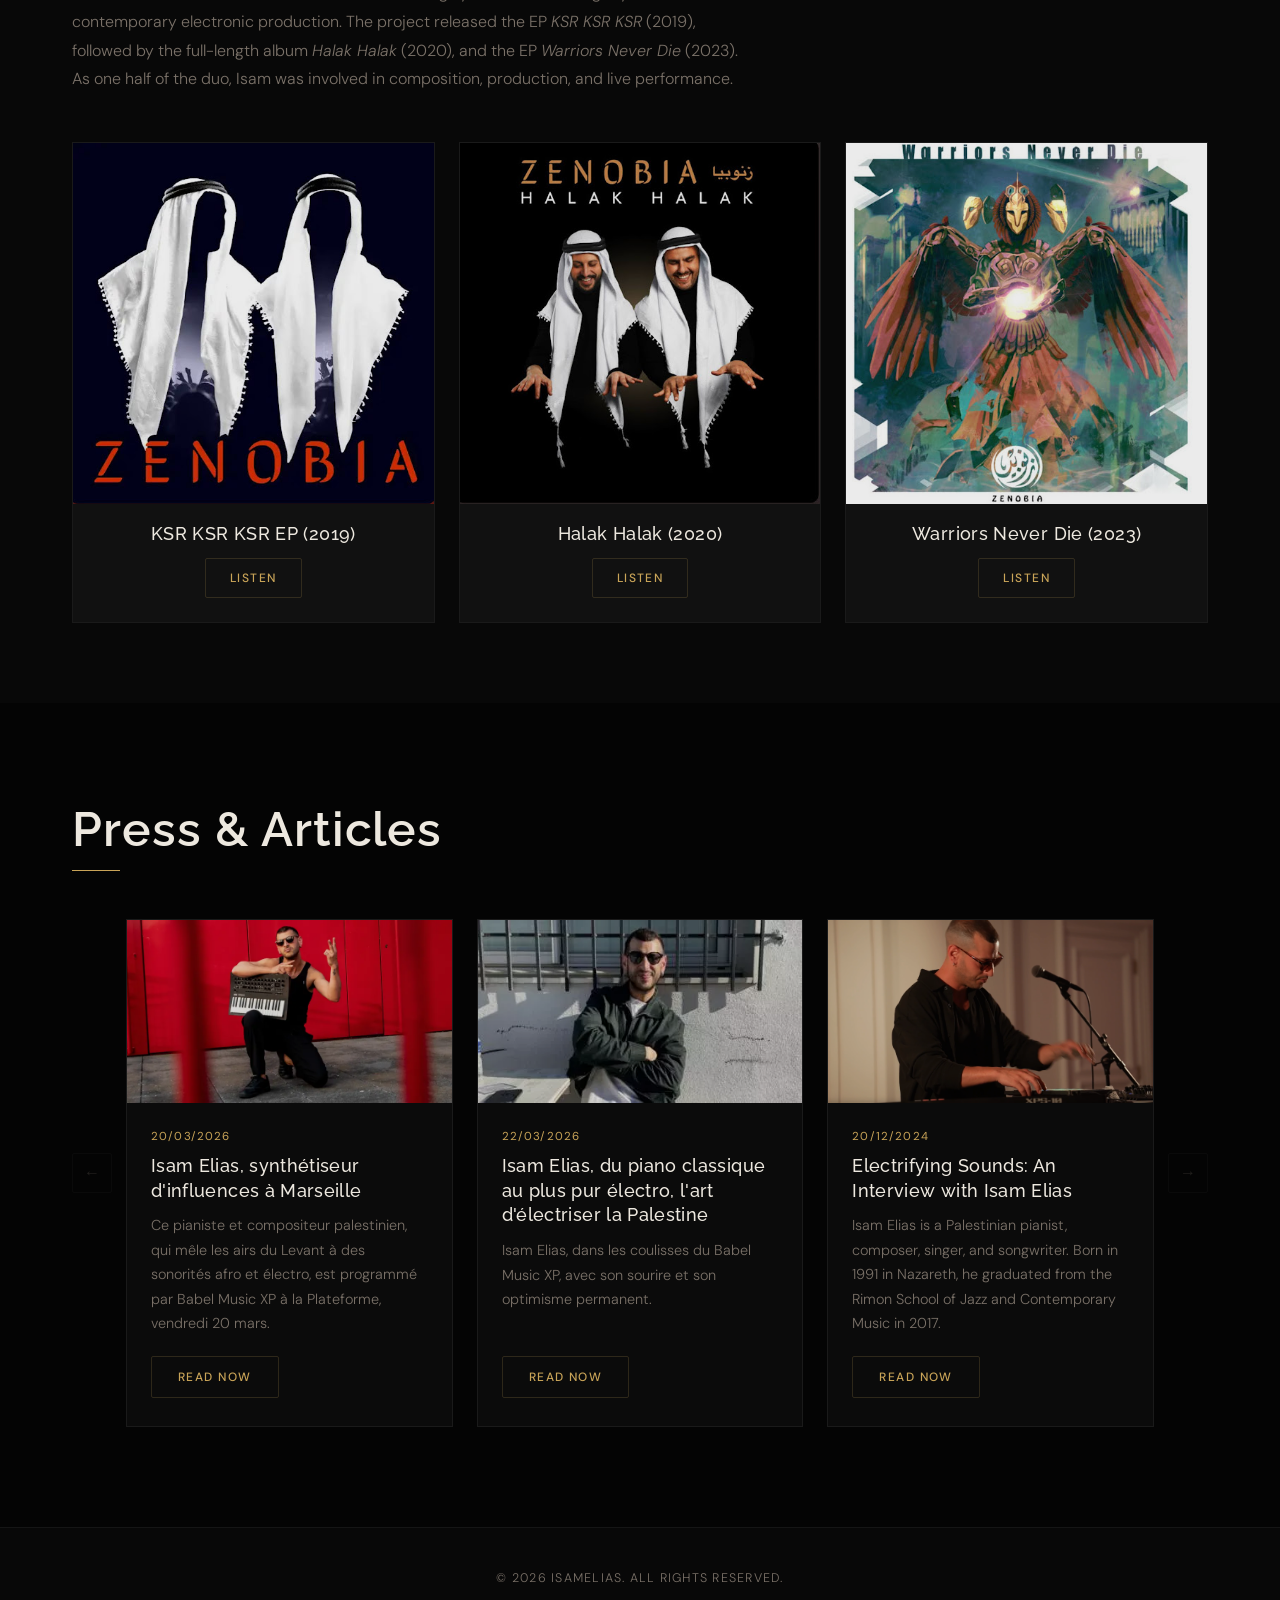
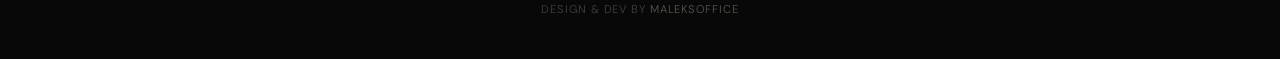
==== commit 7ec4ebbe: "Update branding, latest hits section, and social follow CTAs - Replace Cinzel font with Raleway for " ====
--- a/works.html
+++ b/works.html
@@ -12,7 +12,7 @@
   <link rel="preconnect" href="https://fonts.googleapis.com">
   <link rel="preconnect" href="https://fonts.gstatic.com" crossorigin>
   <link
-    href="https://fonts.googleapis.com/css2?family=Cinzel:wght@400;600;700&family=DM+Sans:wght@300;400;500&display=swap"
+    href="https://fonts.googleapis.com/css2?family=Raleway:wght@300;400;500;600;700&family=DM+Sans:wght@300;400;500&display=swap"
     rel="stylesheet">
 
   <link rel="icon" type="image/png" href="./assets/img/favicon.png">
--- a/css/style.css
+++ b/css/style.css
@@ -11,7 +11,7 @@
     --color-primary: #c9a458;   /* antique gold */
     --color-border:  rgba(201, 164, 88, 0.18);
 
-    --font-heading: 'Cinzel', serif;
+    --font-heading: 'Raleway', sans-serif;
     --font-body:    'DM Sans', sans-serif;
 
     --container-width: 1200px;
@@ -154,10 +154,10 @@
 .intro-logo {
     font-family: var(--font-heading);
     font-size: clamp(3rem, 10vw, 6.5rem);
-    font-weight: 400;
+    font-weight: 300;
     font-style: normal;
     color: var(--color-text);
-    letter-spacing: 0.05em;
+    letter-spacing: 0.18em;
     line-height: 1;
     opacity: 0;
     transform: translateY(10px);
@@ -663,10 +663,10 @@
 .logo {
     font-family: var(--font-heading);
     font-size: 1.35rem;
-    font-weight: 600;
+    font-weight: 500;
     font-style: normal;
     color: var(--color-text);
-    letter-spacing: 0.08em;
+    letter-spacing: 0.2em;
 }
 
 .nav-links {
@@ -1135,6 +1135,106 @@
     border-color: var(--color-primary);
     color: #080808;
 }
+
+.btn-listen-bold {
+    font-weight: 700;
+    padding: 11px 28px;
+    font-size: 0.78rem;
+    border-color: var(--color-primary);
+}
+
+/* ---- Social Follow CTAs ---- */
+.social-follow-grid {
+    margin-top: 56px;
+    max-width: 760px;
+    margin-left: auto;
+    margin-right: auto;
+    display: flex;
+    flex-direction: column;
+    gap: 14px;
+}
+
+.social-follow-cta {
+    padding: 22px 28px;
+    background: #0e0e0e;
+    border-radius: 12px;
+}
+
+.ig-follow-cta  { border: 1px solid rgba(131, 58, 180, 0.35); }
+.yt-follow-cta  { border: 1px solid rgba(255, 0, 0, 0.3); }
+.fb-follow-cta  { border: 1px solid rgba(24, 119, 242, 0.3); }
+
+.social-follow-inner {
+    display: flex;
+    align-items: center;
+    gap: 20px;
+    flex-wrap: wrap;
+}
+
+.social-follow-icon { flex-shrink: 0; }
+
+.social-follow-text {
+    flex: 1;
+    display: flex;
+    flex-direction: column;
+    gap: 4px;
+}
+
+.social-follow-label {
+    font-size: 0.72rem;
+    font-weight: 500;
+    letter-spacing: 0.14em;
+    text-transform: uppercase;
+    color: #7a7168;
+}
+
+/* Instagram handle */
+.ig-live-handle {
+    font-family: var(--font-heading);
+    font-size: 1.1rem;
+    font-weight: 600;
+    letter-spacing: 0.06em;
+    background: linear-gradient(90deg, #fcb045, #fd1d1d, #833ab4);
+    -webkit-background-clip: text;
+    -webkit-text-fill-color: transparent;
+    background-clip: text;
+}
+
+/* YouTube handle */
+.yt-live-handle {
+    font-family: var(--font-heading);
+    font-size: 1.1rem;
+    font-weight: 600;
+    letter-spacing: 0.06em;
+    color: #FF0000;
+}
+
+/* Facebook handle */
+.fb-live-handle {
+    font-family: var(--font-heading);
+    font-size: 1.1rem;
+    font-weight: 600;
+    letter-spacing: 0.06em;
+    color: #1877F2;
+}
+
+.social-follow-btn {
+    flex-shrink: 0;
+    display: inline-block;
+    padding: 11px 26px;
+    border-radius: 8px;
+    font-size: 0.8rem;
+    font-weight: 700;
+    letter-spacing: 0.06em;
+    color: #fff;
+    transition: opacity 0.2s;
+}
+
+.social-follow-btn:hover { opacity: 0.85; }
+
+.ig-follow-btn { background: linear-gradient(135deg, #833ab4, #fd1d1d, #fcb045); }
+.yt-follow-btn { background: #FF0000; }
+.fb-follow-btn { background: #1877F2; }
 
 /* ---- Tour Pagination ---- */
 .tour-pagination {
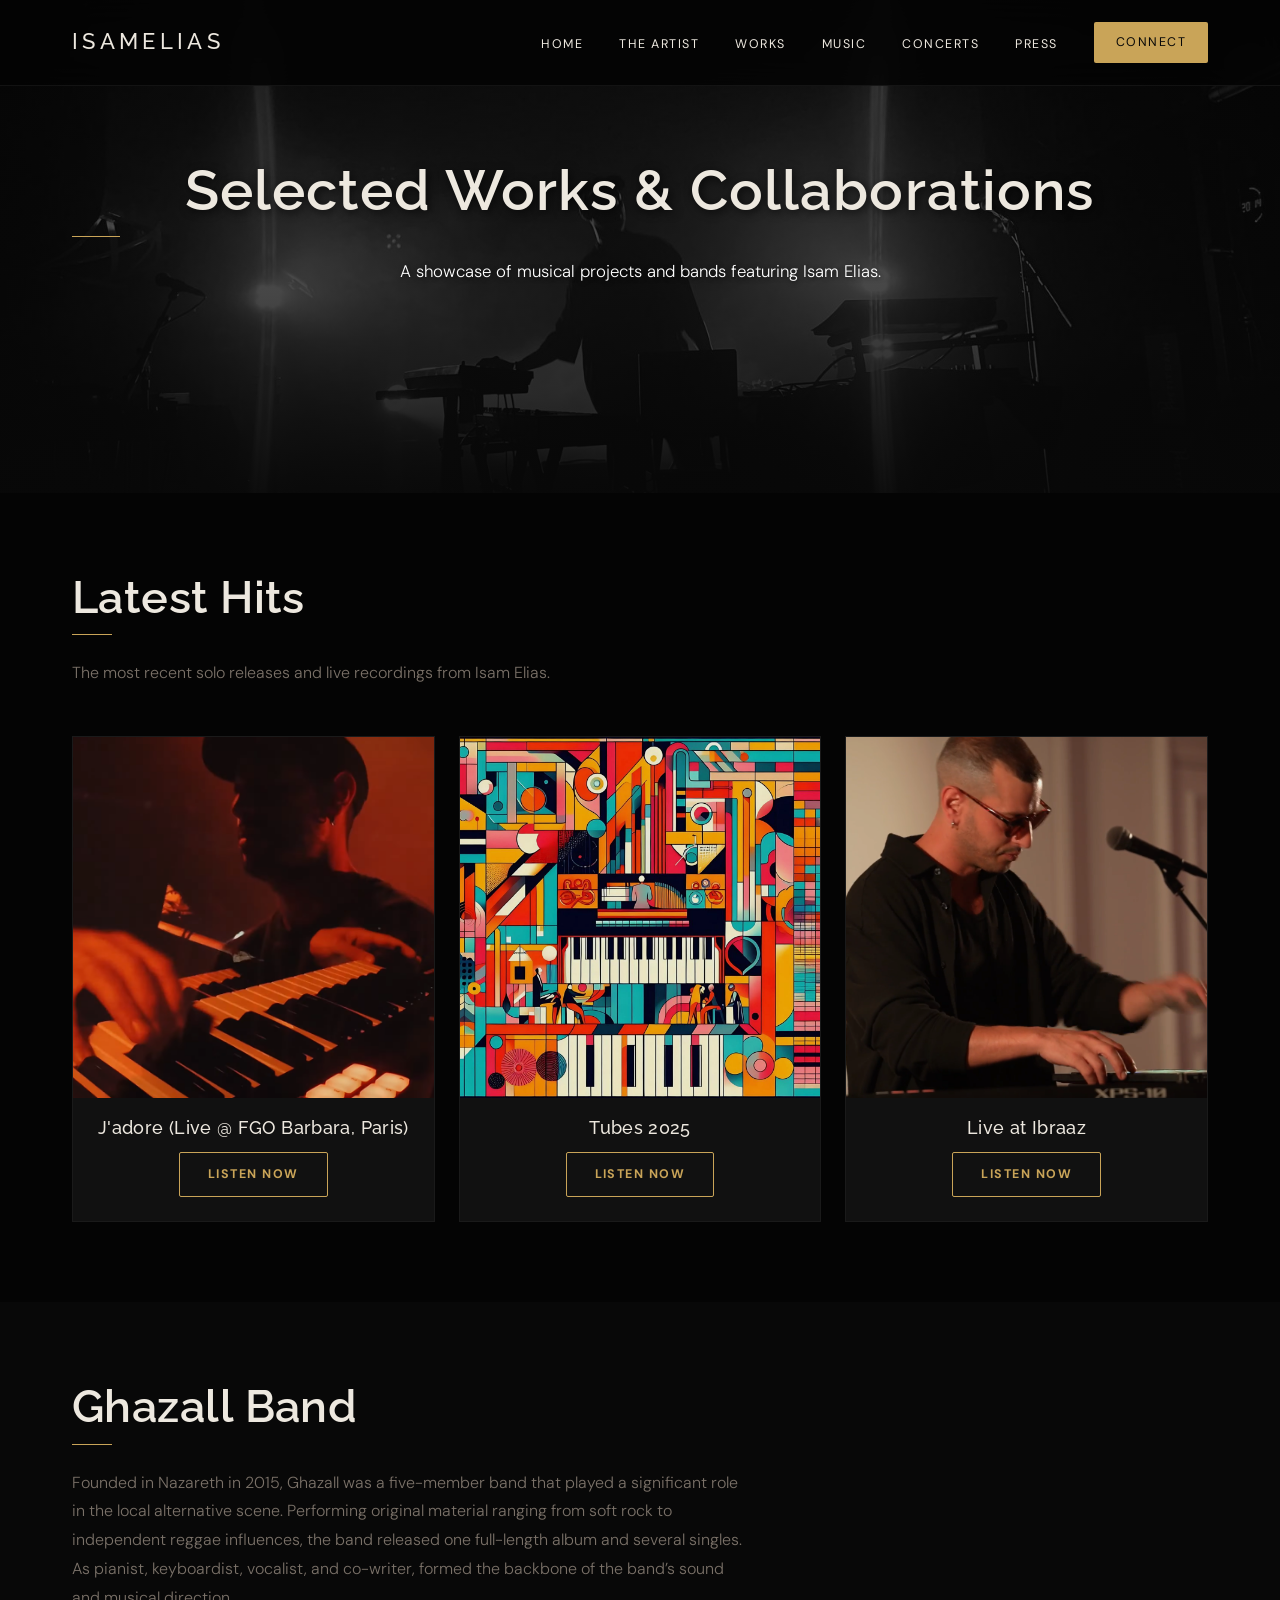
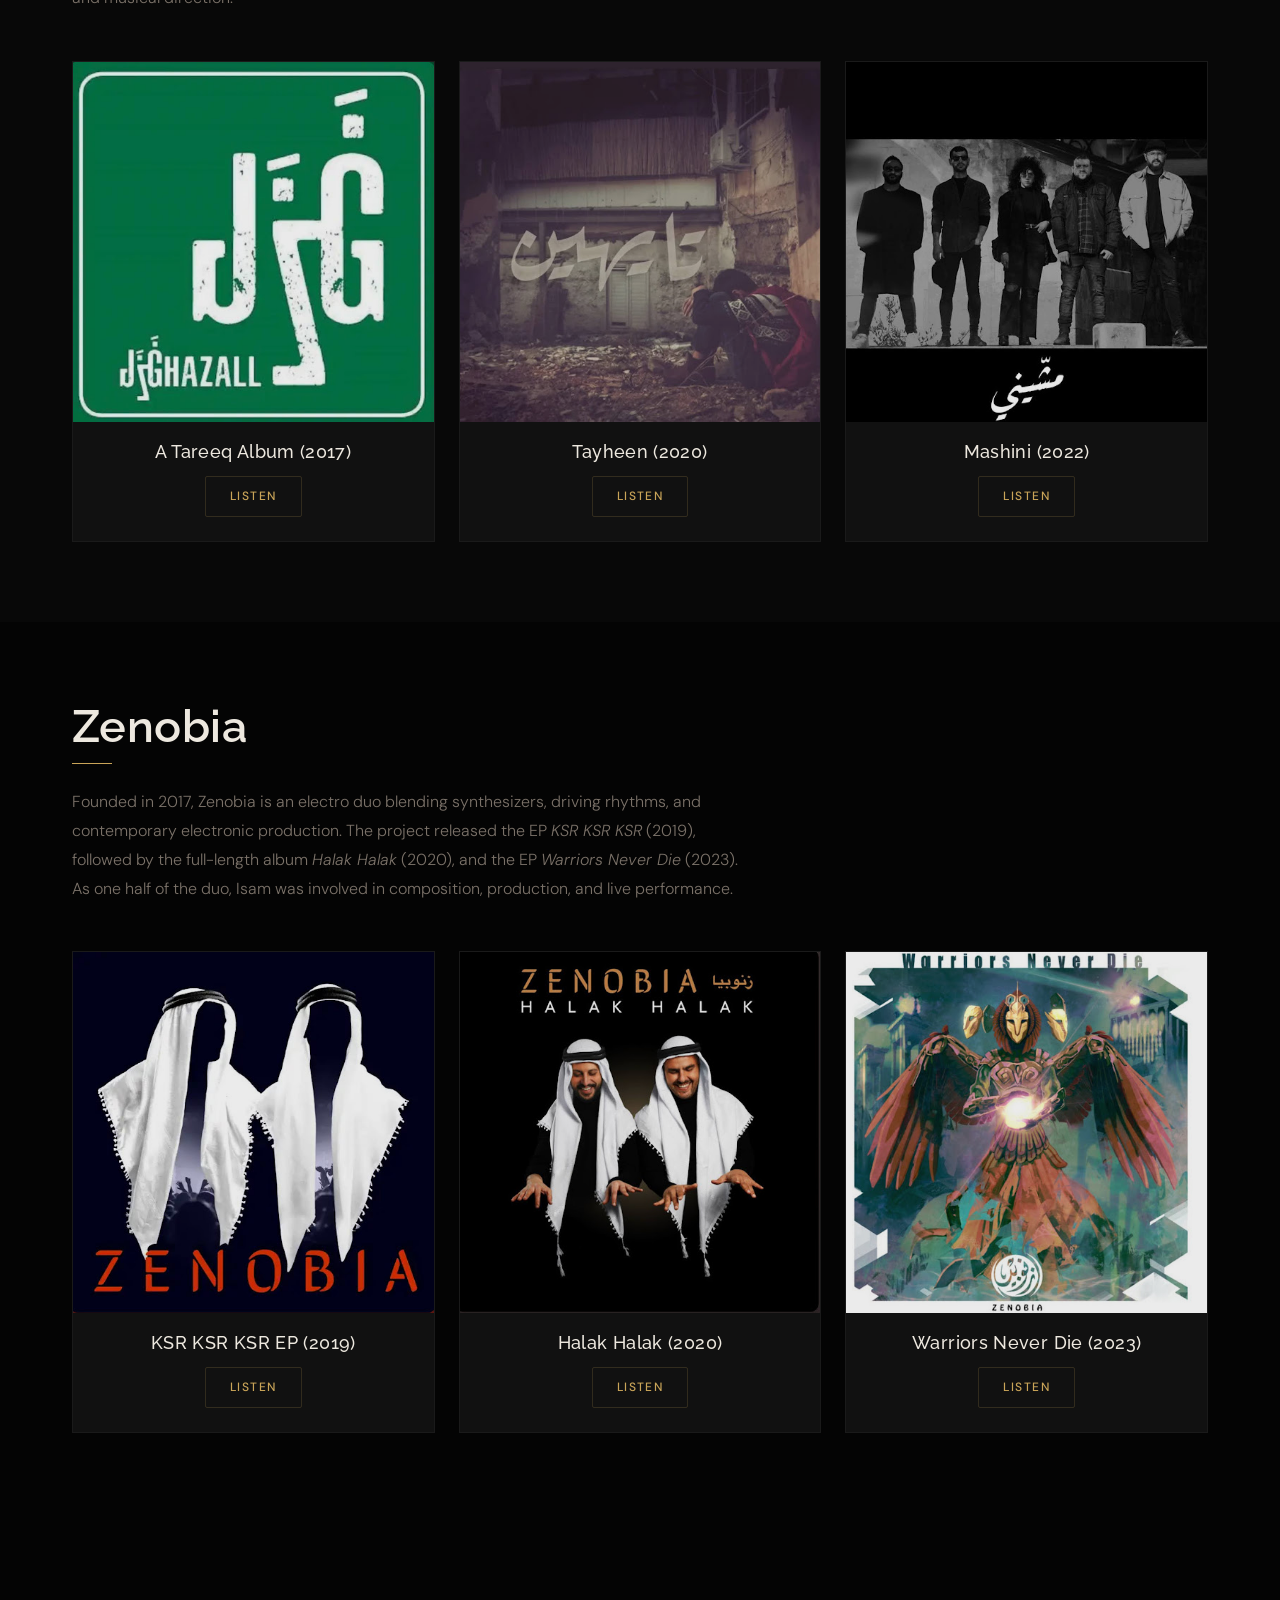
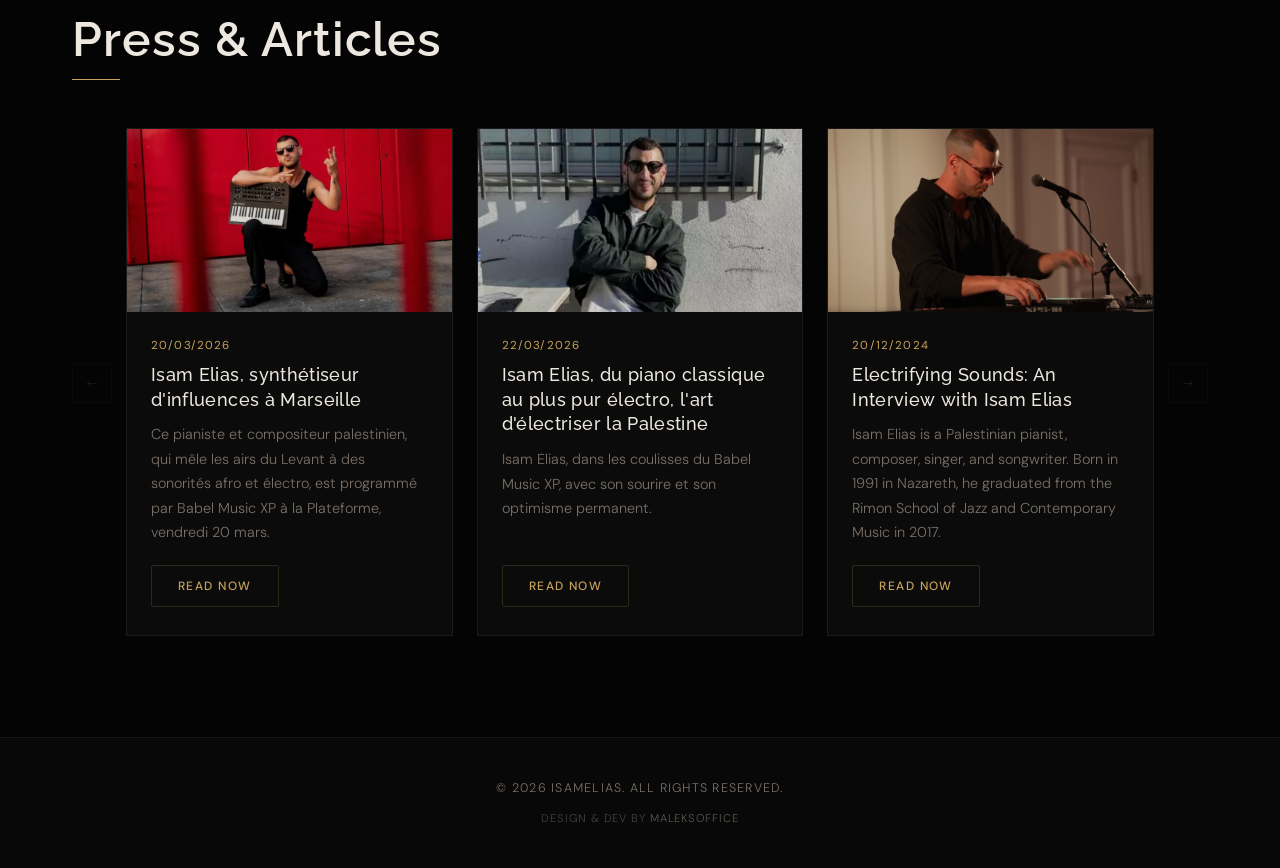
==== commit f5cd9faa: "Add Latest Hits as first section on works page Order: Latest Hits → Ghazall Band → Zenobia  Co-Autho" ====
--- a/works.html
+++ b/works.html
@@ -16,7 +16,7 @@
     rel="stylesheet">
 
   <link rel="icon" type="image/png" href="./assets/img/favicon.png">
-  <link rel="stylesheet" href="./css/style.css">
+  <link rel="stylesheet" href="./css/style.css?v=2">
 </head>
 
 <body>
@@ -48,8 +48,51 @@
     </div>
   </section>
 
+  <!-- Latest Hits -->
+  <section class="band-section section dark-bg">
+    <div class="container">
+      <h2 class="band-name">Latest Hits</h2>
+      <p class="band-description">
+        The most recent solo releases and live recordings from Isam Elias.
+      </p>
+
+      <div class="song-grid">
+        <div class="song-card">
+          <div class="song-thumbnail">
+            <img src="./assets/img/J'adore.png" alt="J'adore Live @ FGO Barbara, Paris">
+            <div class="play-overlay">▶</div>
+          </div>
+          <div class="song-info">
+            <h3>J'adore (Live @ FGO Barbara, Paris)</h3>
+            <a href="https://youtu.be/ZPHP--iMf5M?si=uOqCX5mZHdM_HDck" target="_blank" class="btn-listen btn-listen-bold">Listen Now</a>
+          </div>
+        </div>
+        <div class="song-card">
+          <div class="song-thumbnail">
+            <img src="./assets/img/Tubes.jpeg" alt="Tubes 2025">
+            <div class="play-overlay">▶</div>
+          </div>
+          <div class="song-info">
+            <h3>Tubes 2025</h3>
+            <a href="https://open.spotify.com/track/6veSPEiyh8rVXuKkSGdudT?si=_LlxzqS3QlS59MsWW2gcGA" target="_blank" class="btn-listen btn-listen-bold">Listen Now</a>
+          </div>
+        </div>
+        <div class="song-card">
+          <div class="song-thumbnail">
+            <img src="./assets/img/Article 3.png" alt="Live at Ibraaz">
+            <div class="play-overlay">▶</div>
+          </div>
+          <div class="song-info">
+            <h3>Live at Ibraaz</h3>
+            <a href="https://ibraaz.org/ibraaz-publishing/read/electrifying-sounds-an-interview-with-islam-elias" target="_blank" class="btn-listen btn-listen-bold">Listen Now</a>
+          </div>
+        </div>
+      </div>
+    </div>
+  </section>
+
   <!-- Ghazall Band -->
-  <section class="band-section section dark-bg">
+  <section class="band-section section">
     <div class="container">
       <h2 class="band-name">Ghazall Band</h2>
       <p class="band-description">
@@ -101,7 +144,7 @@
   </section>
 
   <!-- Zenobia -->
-  <section class="band-section section">
+  <section class="band-section section dark-bg">
     <div class="container">
       <h2 class="band-name">Zenobia</h2>
       <p class="band-description">
